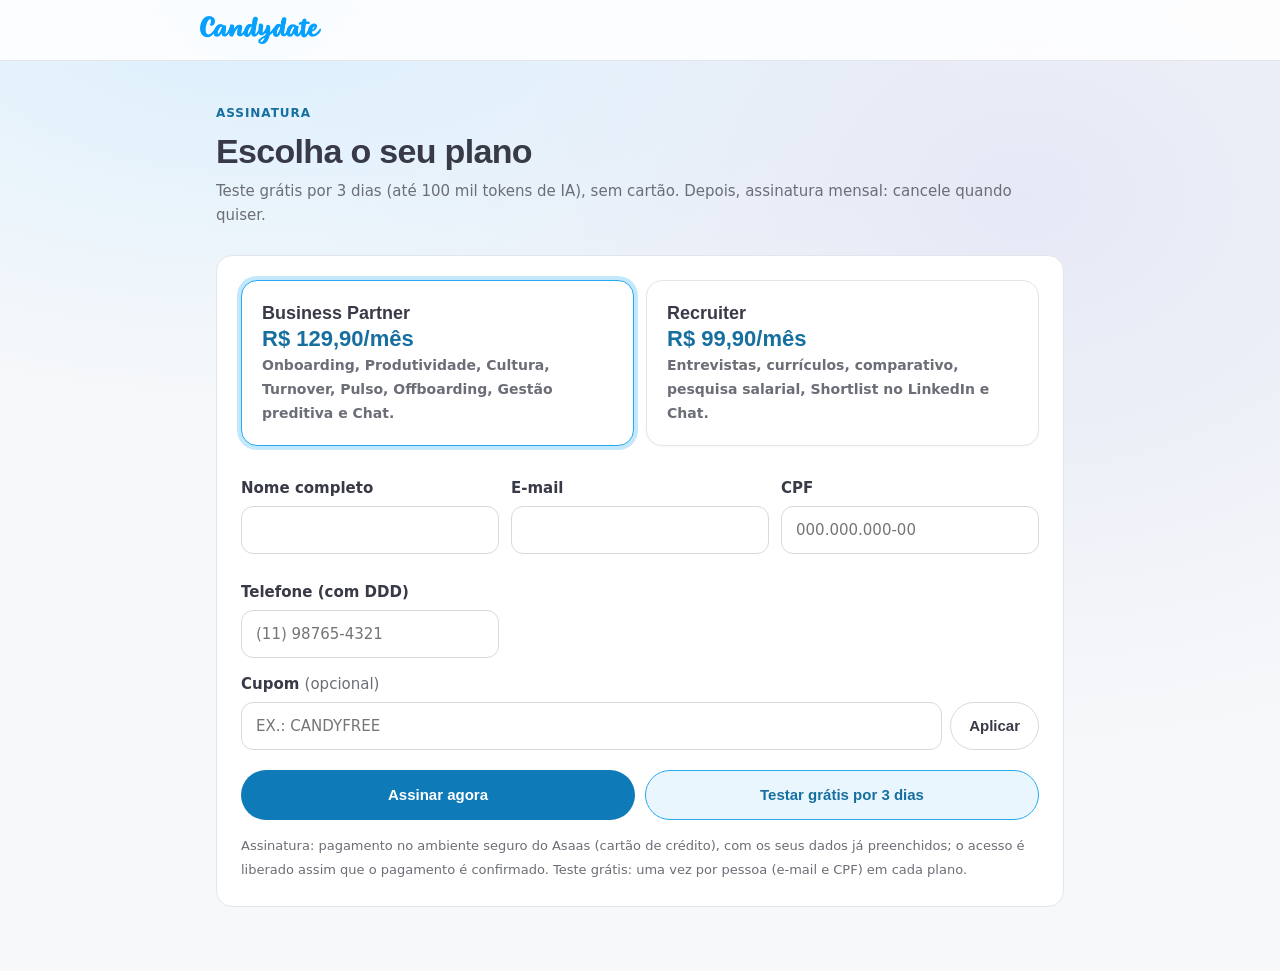
==== assinar/index.html @ a03426d5 "Páginas públicas Candydate: assinatura/teste grátis e pesquisas do BP" ====
<!doctype html>
<html lang="pt-BR">
  <head>
    <meta http-equiv="Content-Security-Policy" content="default-src 'none'; script-src 'sha256-ahAK1cmMWROINSlNgkzj9tCOXPOHhATBk6wmhOf25Ec='; style-src 'self' 'unsafe-inline' https://fonts.googleapis.com; font-src https://fonts.gstatic.com; img-src 'self' data:; connect-src https://grrewxwrldsxsouqrjqp.supabase.co; form-action 'none'; base-uri 'none'" />
    <meta name="referrer" content="no-referrer" />
    <meta charset="utf-8" />
    <meta name="viewport" content="width=device-width, initial-scale=1" />
    <title>Assinar · Candydate</title>
    <meta name="description" content="Assine o Candydate Business Partner ou o Candydate Recruiter." />
    <meta name="referrer" content="strict-origin-when-cross-origin" />
    <link rel="preconnect" href="https://fonts.googleapis.com" />
    <link rel="preconnect" href="https://fonts.gstatic.com" crossorigin />
    <link rel="stylesheet" href="https://fonts.googleapis.com/css2?family=Inter:wght@400;500;600;700&family=Geist:wght@500;600;700&display=swap" />
    <style>
      /* Tokens: estrutura Candy Studio com o azul e os neutros Candydate. */
      :root {
        --primary: #28aaf0;
        --cta: #0e7ab8;
        --cta-hover: #0b6699;
        --ink: #383a47;
        --muted: #6b6e76;
        --bg: #f6f8fa;
        --surface: #ffffff;
        --border: #e2e6eb;
        --border-strong: #d5dae1;
        --primary-ink: #166f9f;
        --soft: #eaf6fe;
        --ring: rgba(40, 170, 240, 0.28);
        --danger: #d93a3f;
        --success: #15a66b;
        --mesh: radial-gradient(at 20% 0%, #dbeffd 0, transparent 50%), radial-gradient(at 80% 20%, #e6e8f6 0, transparent 50%);
        color-scheme: light;
      }
      @media (prefers-color-scheme: dark) {
        :root {
          --ink: #f4f6f8;
          --muted: #a1a6ae;
          --bg: #0d1117;
          --surface: #161b22;
          --border: #262c36;
          --border-strong: #343b47;
          --primary-ink: #5cc0f5;
          --soft: rgba(40, 170, 240, 0.14);
          --ring: rgba(40, 170, 240, 0.32);
          --danger: #ff7a7e;
          --success: #3ccf8e;
          --mesh: radial-gradient(at 20% 0%, rgba(40, 170, 240, 0.16) 0, transparent 50%), radial-gradient(at 80% 20%, rgba(88, 96, 169, 0.16) 0, transparent 50%);
          color-scheme: dark;
        }
      }
      * { box-sizing: border-box; }
      body {
        margin: 0;
        background: var(--mesh), var(--bg);
        background-repeat: no-repeat;
        background-size: 100% 560px, auto;
        color: var(--ink);
        font: 400 15px/24px Inter, system-ui, -apple-system, "Segoe UI", sans-serif;
        -webkit-font-smoothing: antialiased;
      }
      header { padding: 16px; border-bottom: 1px solid var(--border); background: color-mix(in srgb, var(--surface) 85%, transparent); backdrop-filter: blur(12px); }
      header .marca { max-width: 880px; margin: 0 auto; display: flex; align-items: center; }
      header img { height: 28px; }
      main { max-width: 880px; margin: 0 auto; padding: 40px 16px 64px; }
      .eyebrow { margin: 0 0 6px; font-size: 12px; font-weight: 600; letter-spacing: 0.08em; text-transform: uppercase; color: var(--primary-ink); }
      h1 { margin: 0 0 8px; font: 600 34px/40px Geist, Inter, sans-serif; letter-spacing: -0.02em; }
      .lead { margin: 0 0 28px; color: var(--muted); }
      .planos { display: grid; grid-template-columns: repeat(auto-fit, minmax(240px, 1fr)); gap: 12px; margin-bottom: 24px; }
      .plano { position: relative; cursor: pointer; }
      .plano input { position: absolute; opacity: 0; }
      .plano .cartao {
        display: block; height: 100%; padding: 20px; border: 1px solid var(--border); border-radius: 16px; background: var(--surface);
        box-shadow: 0 1px 2px rgba(56, 58, 71, 0.04); transition: border-color 120ms, box-shadow 120ms;
      }
      .plano input:checked + .cartao { border-color: var(--primary); box-shadow: 0 0 0 4px var(--ring); }
      .plano input:focus-visible + .cartao { box-shadow: 0 0 0 4px var(--ring); }
      .plano strong { display: block; font: 600 18px/24px Geist, Inter, sans-serif; }
      .preco { margin: 6px 0 8px; font: 700 22px/28px Geist, Inter, sans-serif; color: var(--primary-ink); }
      .preco.riscado { text-decoration: line-through; color: var(--muted); font-size: 16px; }
      .plano p { margin: 0; color: var(--muted); font-size: 14px; }
      .gratis { display: none; margin-top: 4px; font: 700 18px/24px Geist, Inter, sans-serif; color: var(--success); }
      body.com-cupom .gratis { display: block; }
      form { padding: 24px; border: 1px solid var(--border); border-radius: 16px; background: var(--surface); }
      .grade { display: grid; grid-template-columns: repeat(auto-fit, minmax(220px, 1fr)); gap: 12px; }
      label { display: block; font-weight: 600; margin: 0 0 6px; }
      .campo { margin-bottom: 14px; }
      input[type="text"], input[type="email"] {
        width: 100%; padding: 11px 14px; border: 1px solid var(--border-strong); border-radius: 12px; background: var(--surface); color: var(--ink); font: inherit;
      }
      input:focus { outline: none; border-color: var(--primary); box-shadow: 0 0 0 4px var(--ring); }
      .cupom { display: flex; gap: 8px; }
      .cupom input { text-transform: uppercase; }
      button { font: 600 15px/20px Inter, sans-serif; cursor: pointer; border-radius: 999px; transition: background-color 120ms, transform 120ms; }
      .secundario { padding: 0 18px; border: 1px solid var(--border-strong); background: var(--surface); color: var(--ink); }
      .secundario:hover { border-color: var(--primary); color: var(--primary-ink); }
      .principal { width: 100%; min-height: 50px; border: 0; background: var(--cta); color: #fff; margin-top: 6px; }
      .principal:hover { background: var(--cta-hover); transform: translateY(-1px); }
      .principal:disabled, .teste:disabled { opacity: 0.6; cursor: wait; transform: none; }
      .botoes { display: grid; grid-template-columns: 1fr 1fr; gap: 10px; }
      .teste { min-height: 50px; margin-top: 6px; border: 1px solid var(--primary); background: var(--soft); color: var(--primary-ink); }
      .teste:hover { background: var(--surface); }
      body.com-cupom .teste { display: none; }
      body.com-cupom .botoes { grid-template-columns: 1fr; }
      @media (max-width: 560px) { .botoes { grid-template-columns: 1fr; } }
      button:focus-visible { outline: none; box-shadow: 0 0 0 4px var(--ring); }
      .msg { margin: 6px 0 0; font-size: 13.5px; }
      .msg.ok { color: var(--success); }
      .msg.erro { color: var(--danger); }
      .nota { margin: 14px 0 0; color: var(--muted); font-size: 13px; }
      .sucesso { padding: 32px 24px; border: 1px solid var(--border); border-radius: 16px; background: var(--surface); }
      .sucesso h2 { margin: 0 0 8px; font: 600 26px/32px Geist, Inter, sans-serif; }
      .sucesso ol { padding-left: 20px; margin: 12px 0 0; }
      .sucesso li + li { margin-top: 6px; }
      .visually-hidden { position: absolute; width: 1px; height: 1px; overflow: hidden; clip: rect(0 0 0 0); }
    </style>
  </head>
  <body>
    <header><div class="marca"><img src="candydate-logo.png" alt="Candydate" /></div></header>
    <main id="conteudo">
      <p class="eyebrow">Assinatura</p>
      <h1>Escolha o seu plano</h1>
      <p class="lead">Teste grátis por 3 dias (até 100 mil tokens de IA), sem cartão. Depois, assinatura mensal: cancele quando quiser.</p>

      <form id="form" novalidate>
        <fieldset class="planos" style="border: 0; padding: 0; margin: 0 0 24px">
          <legend class="visually-hidden">Plano</legend>
          <label class="plano">
            <input type="radio" name="plano" value="bp" checked />
            <span class="cartao">
              <strong>Business Partner</strong>
              <span class="preco" data-preco>R$ 129,90/mês</span>
              <span class="gratis">Grátis com o cupom</span>
              <p>Onboarding, Produtividade, Cultura, Turnover, Pulso, Offboarding, Gestão preditiva e Chat.</p>
            </span>
          </label>
          <label class="plano">
            <input type="radio" name="plano" value="recruiter" />
            <span class="cartao">
              <strong>Recruiter</strong>
              <span class="preco" data-preco>R$ 99,90/mês</span>
              <span class="gratis">Grátis com o cupom</span>
              <p>Entrevistas, currículos, comparativo, pesquisa salarial, Shortlist no LinkedIn e Chat.</p>
            </span>
          </label>
        </fieldset>

        <div class="grade">
          <div class="campo"><label for="nome">Nome completo</label><input type="text" id="nome" autocomplete="name" maxlength="160" required /></div>
          <div class="campo"><label for="email">E-mail</label><input type="email" id="email" autocomplete="email" maxlength="254" required /></div>
          <div class="campo"><label for="cpf">CPF</label><input type="text" id="cpf" inputmode="numeric" autocomplete="off" maxlength="14" placeholder="000.000.000-00" required /></div>
          <div class="campo"><label for="telefone">Telefone (com DDD)</label><input type="text" id="telefone" inputmode="tel" autocomplete="tel" maxlength="16" placeholder="(11) 98765-4321" required /></div>
        </div>
        <div class="campo">
          <label for="cupom">Cupom <span style="font-weight: 400; color: var(--muted)">(opcional)</span></label>
          <div class="cupom">
            <input type="text" id="cupom" autocomplete="off" maxlength="40" placeholder="Ex.: CANDYFREE" />
            <button type="button" id="aplicar" class="secundario">Aplicar</button>
          </div>
          <p id="cupom-msg" class="msg" role="status"></p>
        </div>
        <p id="erro" class="msg erro" role="alert"></p>
        <div class="botoes">
          <button type="submit" id="enviar" class="principal" value="assinar">Assinar agora</button>
          <button type="submit" id="testar" class="teste" value="teste">Testar grátis por 3 dias</button>
        </div>
        <p class="nota" id="nota">Assinatura: pagamento no ambiente seguro do Asaas (cartão de crédito), com os seus dados já preenchidos; o acesso é liberado assim que o pagamento é confirmado. Teste grátis: uma vez por pessoa (e-mail e CPF) em cada plano.</p>
      </form>
    </main>
    <script>
      // Endereço do checkout (Edge Function), embutido pelo build.
      const CHECKOUT = "https://grrewxwrldsxsouqrjqp.supabase.co/functions/v1/checkout";
      const $ = (id) => document.getElementById(id);
      const params = new URLSearchParams(location.search);
      let cupomValido = null;

      const plano = () => document.querySelector('input[name="plano"]:checked').value;
      if (["bp", "recruiter"].includes(params.get("plano"))) document.querySelector(`input[value="${params.get("plano")}"]`).checked = true;

      // E-mail vindo da extensão (no #fragmento, que não vai para o servidor).
      const fragmento = new URLSearchParams(location.hash.slice(1));
      if (fragmento.get("email")) $("email").value = fragmento.get("email");

      const digitos = (v) => v.replace(/\D/g, "");
      $("cpf").addEventListener("input", (e) => {
        const d = digitos(e.target.value).slice(0, 11);
        e.target.value = d.replace(/(\d{3})(\d)/, "$1.$2").replace(/(\d{3})(\d)/, "$1.$2").replace(/(\d{3})(\d{1,2})$/, "$1-$2");
      });
      $("telefone").addEventListener("input", (e) => {
        const d = digitos(e.target.value).slice(0, 11);
        e.target.value = d.length > 10 ? d.replace(/(\d{2})(\d{5})(\d{0,4})/, "($1) $2-$3") : d.replace(/(\d{2})(\d{0,4})(\d{0,4})/, (m, a, b, c) => (b ? `(${a}) ${b}${c ? `-${c}` : ""}` : a));
      });
      function cpfOk(v) {
        const d = digitos(v);
        if (d.length !== 11 || /^(\d)\1{10}$/.test(d)) return false;
        const dv = (n) => {
          let soma = 0;
          for (let i = 0; i < n; i++) soma += Number(d[i]) * (n + 1 - i);
          const r = (soma * 10) % 11;
          return r === 10 ? 0 : r;
        };
        return dv(9) === Number(d[9]) && dv(10) === Number(d[10]);
      }

      function estadoCupom(ok, texto) {
        cupomValido = ok ? $("cupom").value.trim().toUpperCase() : null;
        document.body.classList.toggle("com-cupom", Boolean(ok));
        document.querySelectorAll("[data-preco]").forEach((p) => p.classList.toggle("riscado", Boolean(ok)));
        $("cupom-msg").className = `msg ${ok ? "ok" : texto ? "erro" : ""}`;
        $("cupom-msg").textContent = texto ?? "";
        $("enviar").textContent = ok ? "Liberar meu acesso" : "Assinar agora";
        $("nota").textContent = ok
          ? "Com o cupom, o acesso é liberado na hora, sem cobrança e sem cartão. Quem ainda não tem conta recebe por e-mail um código para criar a senha."
          : "Assinatura: pagamento no ambiente seguro do Asaas (cartão de crédito), com os seus dados já preenchidos; o acesso é liberado assim que o pagamento é confirmado. Teste grátis: uma vez por pessoa (e-mail e CPF) em cada plano.";
      }

      async function aplicar() {
        const codigo = $("cupom").value.trim();
        if (!codigo) return estadoCupom(false, null);
        $("aplicar").disabled = true;
        try {
          const r = await fetch(`${CHECKOUT}?plano=${plano()}&cupom=${encodeURIComponent(codigo)}`);
          const d = await r.json();
          estadoCupom(d.ok, d.ok ? `Cupom ${d.cupom} aplicado: ${d.descricao}` : d.motivo);
        } catch {
          estadoCupom(false, "Não foi possível validar o cupom agora.");
        } finally {
          $("aplicar").disabled = false;
        }
      }

      $("aplicar").addEventListener("click", aplicar);
      $("cupom").addEventListener("keydown", (e) => {
        if (e.key === "Enter") {
          e.preventDefault();
          aplicar();
        }
      });
      $("cupom").addEventListener("input", () => cupomValido && estadoCupom(false, null));
      // Trocar de plano revalida o cupom (ele pode não valer para o outro plano).
      document.querySelectorAll('input[name="plano"]').forEach((r) => r.addEventListener("change", () => $("cupom").value.trim() && aplicar()));

      $("form").addEventListener("submit", async (e) => {
        e.preventDefault();
        const acao = e.submitter?.value === "teste" ? "teste" : "assinar";
        $("erro").textContent = "";
        const email = $("email").value.trim();
        const nome = $("nome").value.trim().replace(/\s+/g, " ");
        if (nome.split(" ").length < 2) return ($("erro").textContent = "Informe o nome completo.");
        if (!/^[^@\s]+@[^@\s]+\.[^@\s]+$/.test(email)) return ($("erro").textContent = "Informe um e-mail válido.");
        if (!cpfOk($("cpf").value)) return ($("erro").textContent = "Informe um CPF válido.");
        if (![10, 11].includes(digitos($("telefone").value).length)) return ($("erro").textContent = "Informe um telefone com DDD.");
        if (acao === "assinar" && $("cupom").value.trim() && !cupomValido) return ($("erro").textContent = "Clique em Aplicar para validar o cupom (ou apague o campo).");
        const botao = acao === "teste" ? $("testar") : $("enviar");
        const textoBotao = botao.textContent;
        $("enviar").disabled = $("testar").disabled = true;
        botao.textContent = acao === "teste" ? "Liberando o teste…" : cupomValido ? "Liberando…" : "Preparando o pagamento…";
        try {
          const r = await fetch(CHECKOUT, {
            method: "POST",
            headers: { "Content-Type": "application/json" },
            body: JSON.stringify({ acao, plano: plano(), nome, email, cpf: digitos($("cpf").value), telefone: digitos($("telefone").value), cupom: acao === "assinar" ? cupomValido : null }),
          });
          const d = await r.json();
          if (!d.ok) throw new Error(d.motivo);
          if (d.acao === "pagar") {
            location.href = d.link;
            return;
          }
          const teste = d.acao === "teste";
          const sucesso = document.createElement("section");
          sucesso.className = "sucesso";
          sucesso.setAttribute("role", "status");
          const h2 = Object.assign(document.createElement("h2"), { textContent: teste ? `Teste grátis do ${d.plano} liberado` : `Acesso ao ${d.plano} liberado` });
          const intro = teste ? `Você tem 3 dias ou ${d.teste.tokens.toLocaleString("pt-BR")} tokens de IA, o que acabar primeiro. ` : "";
          const p = Object.assign(document.createElement("p"), { textContent: intro + (d.novaConta ? `Enviamos para ${email} um código de acesso. Para começar:` : `A sua conta (${email}) já pode usar o ${d.plano}. Para começar:`) });
          const ol = document.createElement("ol");
          const passos = d.novaConta
            ? ["Instale a extensão Candydate no Chrome.", "Clique no ícone da extensão e informe o seu e-mail.", "No campo Senha, use o código recebido por e-mail e crie a sua senha."]
            : ["Abra a extensão Candydate no Chrome.", "Entre com o seu e-mail e a sua senha de sempre."];
          for (const t of passos) ol.append(Object.assign(document.createElement("li"), { textContent: t }));
          sucesso.append(h2, p, ol);
          $("conteudo").replaceChildren(sucesso);
          window.scrollTo(0, 0);
        } catch (err) {
          $("erro").textContent = err.message || "Não foi possível concluir agora. Tente novamente.";
          $("enviar").disabled = $("testar").disabled = false;
          botao.textContent = textoBotao;
        }
      });

      if (params.get("cupom")) {
        $("cupom").value = params.get("cupom");
        aplicar();
      }
    </script>
  </body>
</html>
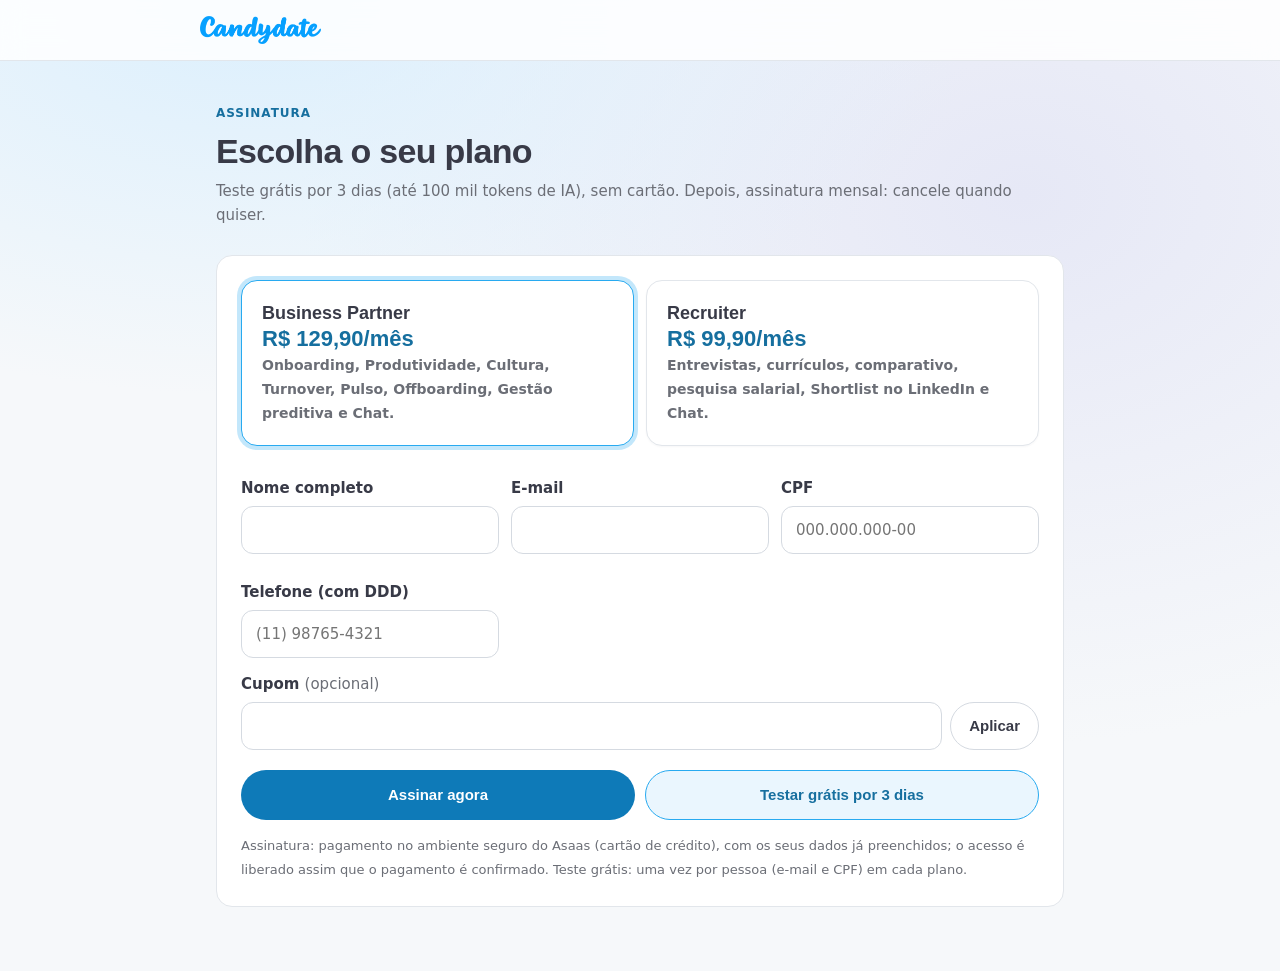
==== commit a5a90dc4: "Assinatura: plano fixo vindo da extensão, sem exemplo de cupom e dados preenchidos automaticamente" ====
--- a/assinar/index.html
+++ b/assinar/index.html
@@ -1,7 +1,7 @@
 <!doctype html>
 <html lang="pt-BR">
   <head>
-    <meta http-equiv="Content-Security-Policy" content="default-src 'none'; script-src 'sha256-ahAK1cmMWROINSlNgkzj9tCOXPOHhATBk6wmhOf25Ec='; style-src 'self' 'unsafe-inline' https://fonts.googleapis.com; font-src https://fonts.gstatic.com; img-src 'self' data:; connect-src https://grrewxwrldsxsouqrjqp.supabase.co; form-action 'none'; base-uri 'none'" />
+    <meta http-equiv="Content-Security-Policy" content="default-src 'none'; script-src 'sha256-U5BHGPOe1iOyNw+Lb41vaAUnjm6YwJHaxnCCdAEowDw='; style-src 'self' 'unsafe-inline' https://fonts.googleapis.com; font-src https://fonts.gstatic.com; img-src 'self' data:; connect-src https://grrewxwrldsxsouqrjqp.supabase.co; form-action 'none'; base-uri 'none'" />
     <meta name="referrer" content="no-referrer" />
     <meta charset="utf-8" />
     <meta name="viewport" content="width=device-width, initial-scale=1" />
@@ -67,6 +67,7 @@
       .lead { margin: 0 0 28px; color: var(--muted); }
       .planos { display: grid; grid-template-columns: repeat(auto-fit, minmax(240px, 1fr)); gap: 12px; margin-bottom: 24px; }
       .plano { position: relative; cursor: pointer; }
+      .planos--um .plano { cursor: default; }
       .plano input { position: absolute; opacity: 0; }
       .plano .cartao {
         display: block; height: 100%; padding: 20px; border: 1px solid var(--border); border-radius: 16px; background: var(--surface);
@@ -153,7 +154,7 @@
         <div class="campo">
           <label for="cupom">Cupom <span style="font-weight: 400; color: var(--muted)">(opcional)</span></label>
           <div class="cupom">
-            <input type="text" id="cupom" autocomplete="off" maxlength="40" placeholder="Ex.: CANDYFREE" />
+            <input type="text" id="cupom" autocomplete="off" maxlength="40" />
             <button type="button" id="aplicar" class="secundario">Aplicar</button>
           </div>
           <p id="cupom-msg" class="msg" role="status"></p>
@@ -174,11 +175,15 @@
       let cupomValido = null;
 
       const plano = () => document.querySelector('input[name="plano"]:checked').value;
-      if (["bp", "recruiter"].includes(params.get("plano"))) document.querySelector(`input[value="${params.get("plano")}"]`).checked = true;
-
-      // E-mail vindo da extensão (no #fragmento, que não vai para o servidor).
-      const fragmento = new URLSearchParams(location.hash.slice(1));
-      if (fragmento.get("email")) $("email").value = fragmento.get("email");
+      // Vindo de uma extensão (?plano=…): só o plano daquele produto, sem trocar.
+      const planoFixo = params.get("plano");
+      if (["bp", "recruiter"].includes(planoFixo)) {
+        const escolhido = document.querySelector(`input[value="${planoFixo}"]`);
+        escolhido.checked = true;
+        document.querySelectorAll('input[name="plano"]').forEach((r) => r !== escolhido && r.closest(".plano").remove());
+        document.querySelector(".planos").classList.add("planos--um");
+        document.querySelector("h1").textContent = `Plano ${planoFixo === "bp" ? "Business Partner" : "Recruiter"}`;
+      }
 
       const digitos = (v) => v.replace(/\D/g, "");
       $("cpf").addEventListener("input", (e) => {
@@ -189,6 +194,19 @@
         const d = digitos(e.target.value).slice(0, 11);
         e.target.value = d.length > 10 ? d.replace(/(\d{2})(\d{5})(\d{0,4})/, "($1) $2-$3") : d.replace(/(\d{2})(\d{0,4})(\d{0,4})/, (m, a, b, c) => (b ? `(${a}) ${b}${c ? `-${c}` : ""}` : a));
       });
+      // Dados que a pessoa já informou na extensão (no #fragmento, que não vai
+      // para nenhum servidor). Preenche e apaga o fragmento da barra e do histórico.
+      const fragmento = new URLSearchParams(location.hash.slice(1));
+      for (const campo of ["nome", "email", "cpf", "telefone"]) {
+        const valor = fragmento.get(campo);
+        if (!valor) continue;
+        $(campo).value = valor.slice(0, 160);
+        $(campo).dispatchEvent(new Event("input"));
+      }
+      if (location.hash) history.replaceState(null, "", location.pathname + location.search);
+      // Corrigiu um campo: a mensagem de erro anterior some.
+      $("form").addEventListener("input", (e) => e.target.id !== "cupom" && ($("erro").textContent = ""));
+
       function cpfOk(v) {
         const d = digitos(v);
         if (d.length !== 11 || /^(\d)\1{10}$/.test(d)) return false;
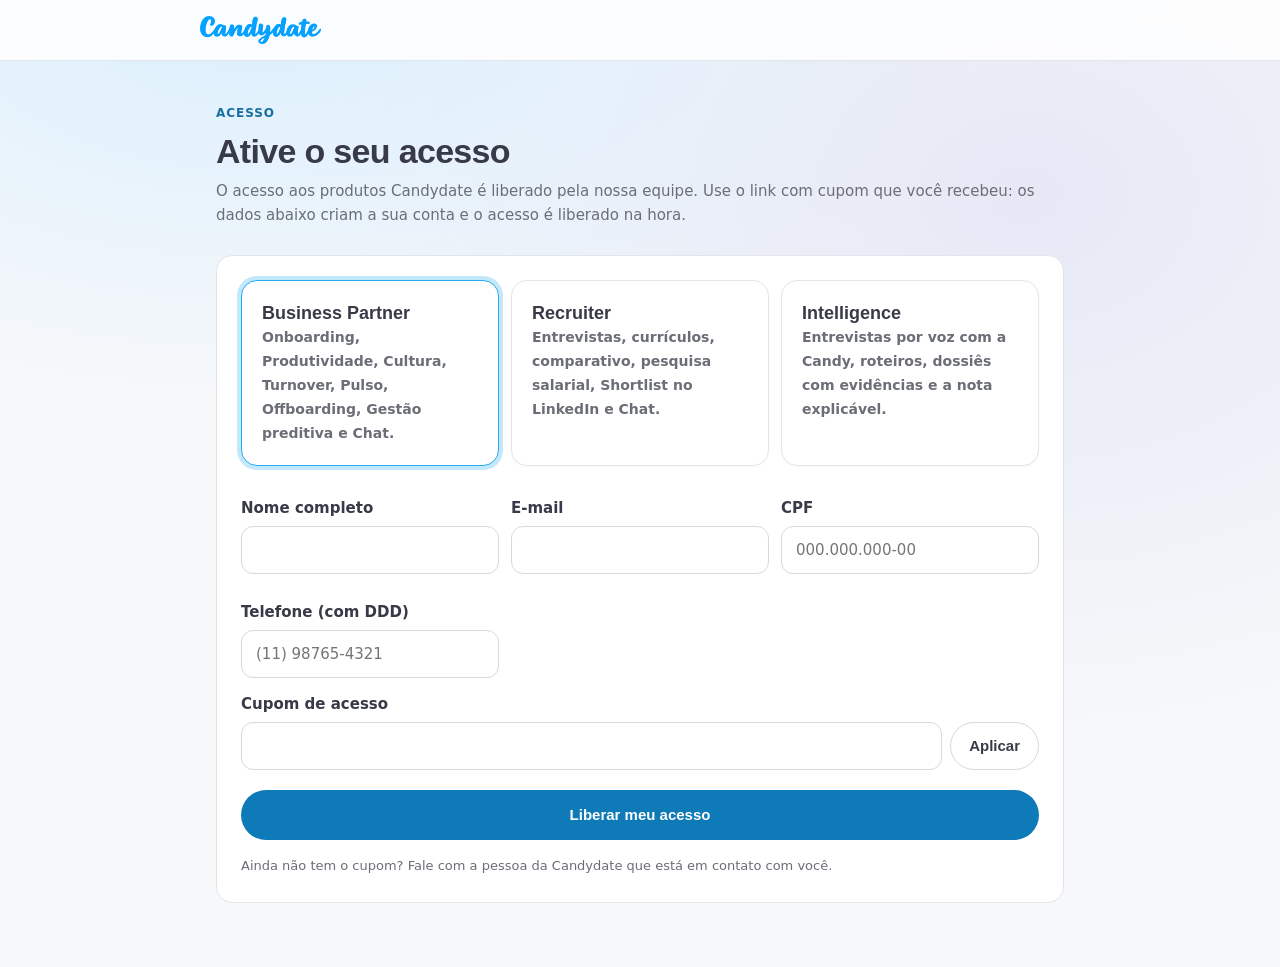
==== commit 847f07fe: "Acesso: só link com cupom (sem teste grátis nem pagamento pelo site); Intelligence incluído" ====
--- a/assinar/index.html
+++ b/assinar/index.html
@@ -90,6 +90,7 @@
       }
       input:focus { outline: none; border-color: var(--primary); box-shadow: 0 0 0 4px var(--ring); }
       .cupom { display: flex; gap: 8px; }
+      [data-preco] { display: none; }
       .cupom input { text-transform: uppercase; }
       button { font: 600 15px/20px Inter, sans-serif; cursor: pointer; border-radius: 999px; transition: background-color 120ms, transform 120ms; }
       .secundario { padding: 0 18px; border: 1px solid var(--border-strong); background: var(--surface); color: var(--ink); }
@@ -97,7 +98,7 @@
       .principal { width: 100%; min-height: 50px; border: 0; background: var(--cta); color: #fff; margin-top: 6px; }
       .principal:hover { background: var(--cta-hover); transform: translateY(-1px); }
       .principal:disabled, .teste:disabled { opacity: 0.6; cursor: wait; transform: none; }
-      .botoes { display: grid; grid-template-columns: 1fr 1fr; gap: 10px; }
+      .botoes { display: grid; grid-template-columns: 1fr; gap: 10px; }
       .teste { min-height: 50px; margin-top: 6px; border: 1px solid var(--primary); background: var(--soft); color: var(--primary-ink); }
       .teste:hover { background: var(--surface); }
       body.com-cupom .teste { display: none; }
@@ -118,9 +119,9 @@
   <body>
     <header><div class="marca"><img src="candydate-logo.png" alt="Candydate" /></div></header>
     <main id="conteudo">
-      <p class="eyebrow">Assinatura</p>
-      <h1>Escolha o seu plano</h1>
-      <p class="lead">Teste grátis por 3 dias (até 100 mil tokens de IA), sem cartão. Depois, assinatura mensal: cancele quando quiser.</p>
+      <p class="eyebrow">Acesso</p>
+      <h1>Ative o seu acesso</h1>
+      <p class="lead">O acesso aos produtos Candydate é liberado pela nossa equipe. Use o link com cupom que você recebeu: os dados abaixo criam a sua conta e o acesso é liberado na hora.</p>
 
       <form id="form" novalidate>
         <fieldset class="planos" style="border: 0; padding: 0; margin: 0 0 24px">
@@ -143,6 +144,14 @@
               <p>Entrevistas, currículos, comparativo, pesquisa salarial, Shortlist no LinkedIn e Chat.</p>
             </span>
           </label>
+          <label class="plano">
+            <input type="radio" name="plano" value="interview" />
+            <span class="cartao">
+              <strong>Intelligence</strong>
+              <span class="gratis">Grátis com o cupom</span>
+              <p>Entrevistas por voz com a Candy, roteiros, dossiês com evidências e a nota explicável.</p>
+            </span>
+          </label>
         </fieldset>
 
         <div class="grade">
@@ -152,7 +161,7 @@
           <div class="campo"><label for="telefone">Telefone (com DDD)</label><input type="text" id="telefone" inputmode="tel" autocomplete="tel" maxlength="16" placeholder="(11) 98765-4321" required /></div>
         </div>
         <div class="campo">
-          <label for="cupom">Cupom <span style="font-weight: 400; color: var(--muted)">(opcional)</span></label>
+          <label for="cupom">Cupom de acesso</label>
           <div class="cupom">
             <input type="text" id="cupom" autocomplete="off" maxlength="40" />
             <button type="button" id="aplicar" class="secundario">Aplicar</button>
@@ -161,10 +170,10 @@
         </div>
         <p id="erro" class="msg erro" role="alert"></p>
         <div class="botoes">
-          <button type="submit" id="enviar" class="principal" value="assinar">Assinar agora</button>
-          <button type="submit" id="testar" class="teste" value="teste">Testar grátis por 3 dias</button>
+          <button type="submit" id="enviar" class="principal" value="assinar">Liberar meu acesso</button>
+          <button type="submit" id="testar" class="teste" value="teste" hidden>Testar grátis por 3 dias</button>
         </div>
-        <p class="nota" id="nota">Assinatura: pagamento no ambiente seguro do Asaas (cartão de crédito), com os seus dados já preenchidos; o acesso é liberado assim que o pagamento é confirmado. Teste grátis: uma vez por pessoa (e-mail e CPF) em cada plano.</p>
+        <p class="nota" id="nota">Ainda não tem o cupom? Fale com a pessoa da Candydate que está em contato com você.</p>
       </form>
     </main>
     <script>
@@ -177,12 +186,12 @@
       const plano = () => document.querySelector('input[name="plano"]:checked').value;
       // Vindo de uma extensão (?plano=…): só o plano daquele produto, sem trocar.
       const planoFixo = params.get("plano");
-      if (["bp", "recruiter"].includes(planoFixo)) {
+      if (["bp", "recruiter", "interview"].includes(planoFixo)) {
         const escolhido = document.querySelector(`input[value="${planoFixo}"]`);
         escolhido.checked = true;
         document.querySelectorAll('input[name="plano"]').forEach((r) => r !== escolhido && r.closest(".plano").remove());
         document.querySelector(".planos").classList.add("planos--um");
-        document.querySelector("h1").textContent = `Plano ${planoFixo === "bp" ? "Business Partner" : "Recruiter"}`;
+        document.querySelector("h1").textContent = `Acesso ao ${{ bp: "Business Partner", recruiter: "Recruiter", interview: "Intelligence" }[planoFixo]}`;
       }
 
       const digitos = (v) => v.replace(/\D/g, "");
@@ -225,10 +234,10 @@
         document.querySelectorAll("[data-preco]").forEach((p) => p.classList.toggle("riscado", Boolean(ok)));
         $("cupom-msg").className = `msg ${ok ? "ok" : texto ? "erro" : ""}`;
         $("cupom-msg").textContent = texto ?? "";
-        $("enviar").textContent = ok ? "Liberar meu acesso" : "Assinar agora";
+        $("enviar").textContent = "Liberar meu acesso";
         $("nota").textContent = ok
           ? "Com o cupom, o acesso é liberado na hora, sem cobrança e sem cartão. Quem ainda não tem conta recebe por e-mail um código para criar a senha."
-          : "Assinatura: pagamento no ambiente seguro do Asaas (cartão de crédito), com os seus dados já preenchidos; o acesso é liberado assim que o pagamento é confirmado. Teste grátis: uma vez por pessoa (e-mail e CPF) em cada plano.";
+          : "Ainda não tem o cupom? Fale com a pessoa da Candydate que está em contato com você.";
       }
 
       async function aplicar() {
@@ -267,7 +276,10 @@
         if (!/^[^@\s]+@[^@\s]+\.[^@\s]+$/.test(email)) return ($("erro").textContent = "Informe um e-mail válido.");
         if (!cpfOk($("cpf").value)) return ($("erro").textContent = "Informe um CPF válido.");
         if (![10, 11].includes(digitos($("telefone").value).length)) return ($("erro").textContent = "Informe um telefone com DDD.");
-        if (acao === "assinar" && $("cupom").value.trim() && !cupomValido) return ($("erro").textContent = "Clique em Aplicar para validar o cupom (ou apague o campo).");
+        // Sem contratação pelo site nem teste grátis: só o cupom do link libera o acesso.
+        if (acao === "teste") return ($("erro").textContent = "O teste grátis não está disponível.");
+        if (!$("cupom").value.trim()) return ($("erro").textContent = "Informe o cupom do link que você recebeu.");
+        if (!cupomValido) return ($("erro").textContent = "Clique em Aplicar para validar o cupom.");
         const botao = acao === "teste" ? $("testar") : $("enviar");
         const textoBotao = botao.textContent;
         $("enviar").disabled = $("testar").disabled = true;
